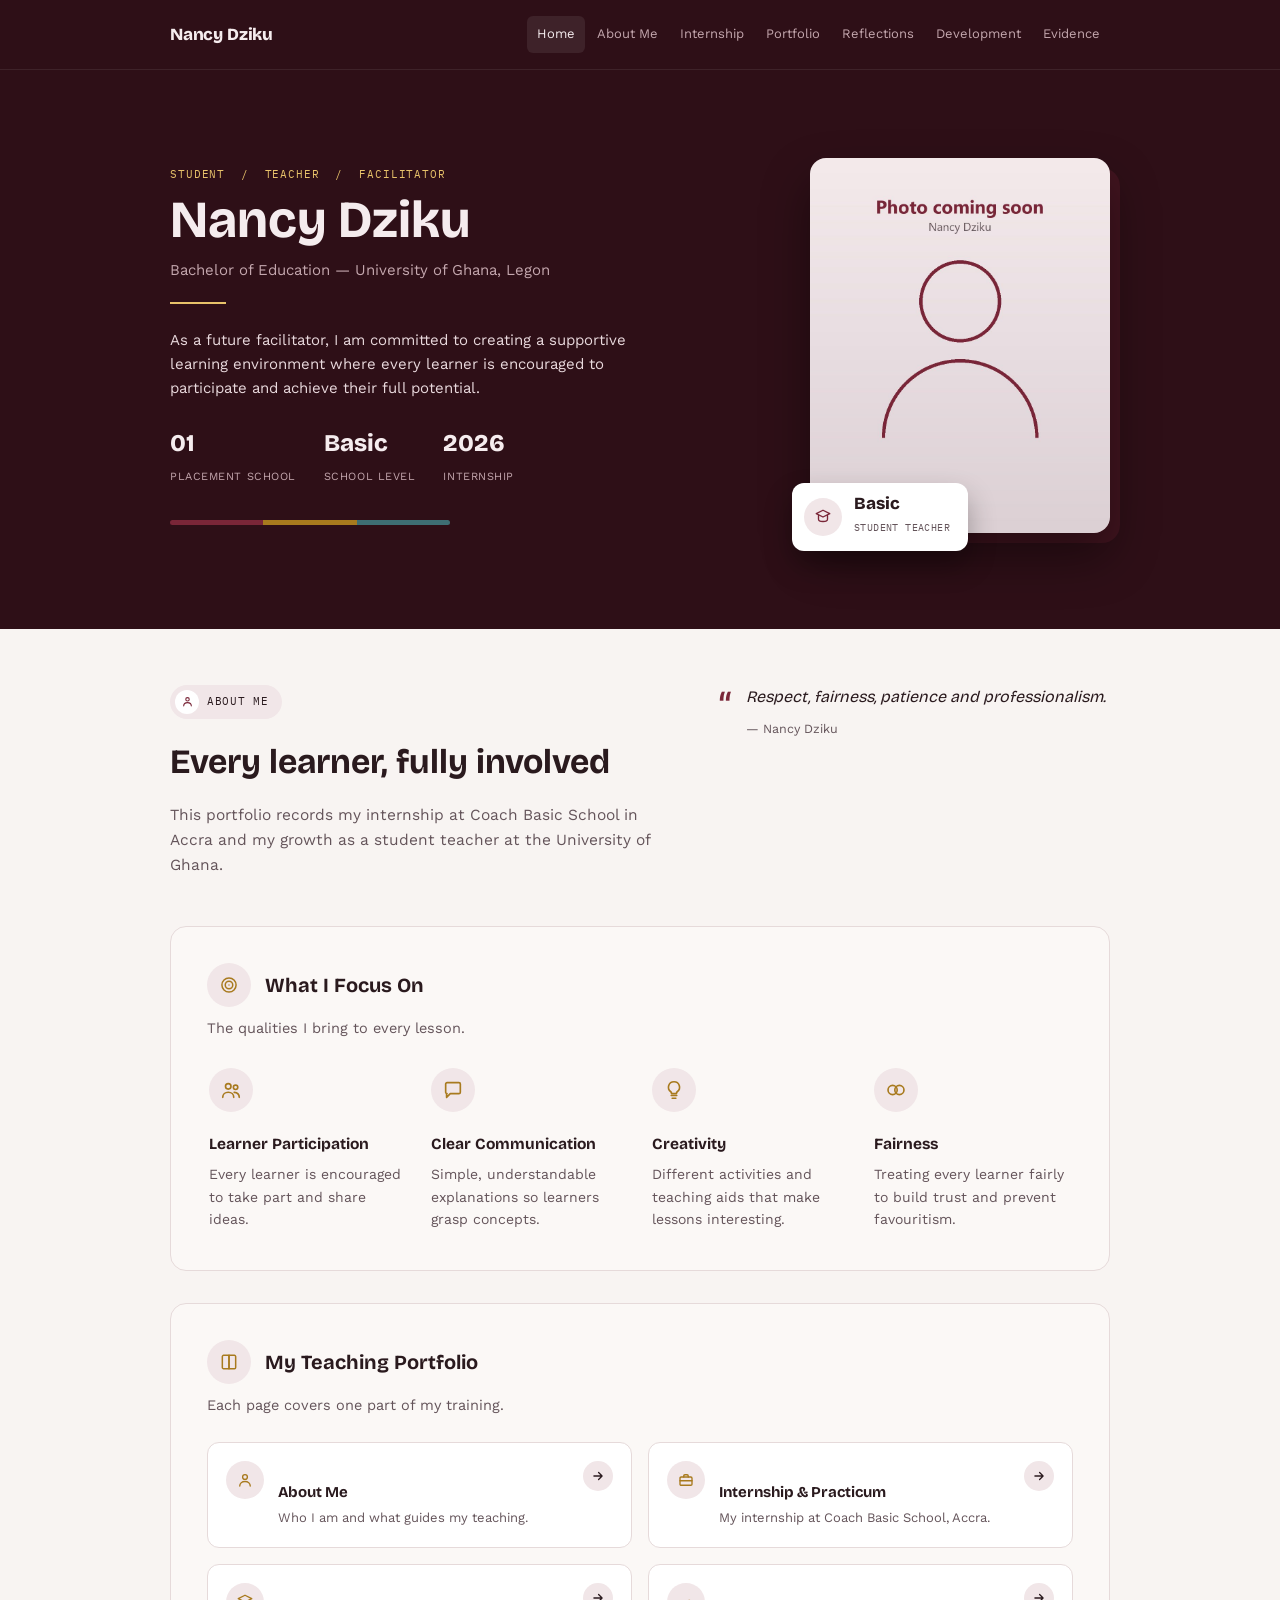
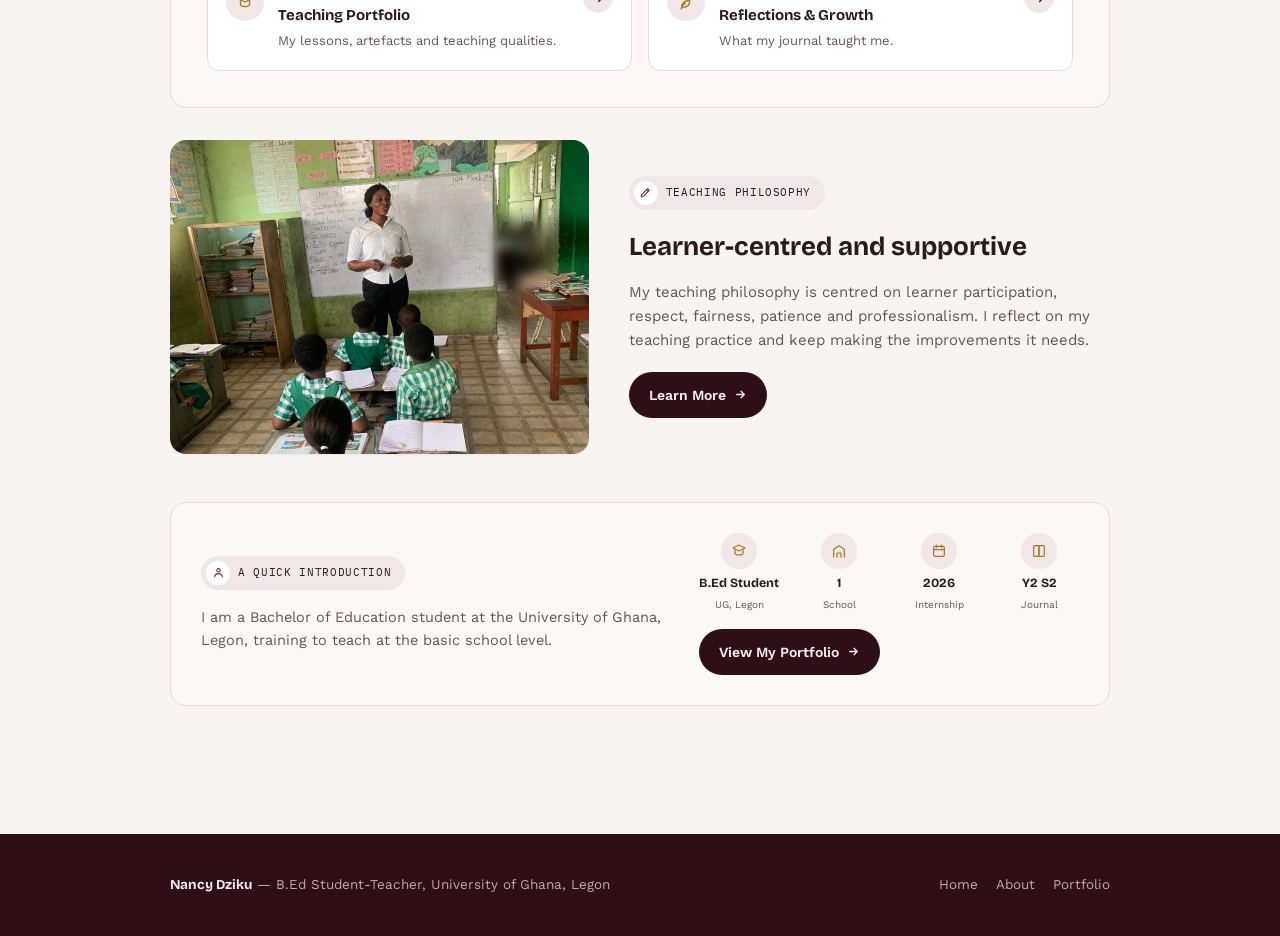
==== site/index.html @ c0284d1f "Build Nancy Dziku's teaching e-portfolio (Burgundy & Gold) Content from her Year 2 Sem 2 journal pag" ====
<!doctype html>
<html lang="en">
<head>
<meta charset="UTF-8">
<meta name="viewport" content="width=device-width, initial-scale=1">
<title>Nancy Dziku — Home</title>
<meta name="description" content="Teaching e-portfolio of Nancy Dziku, Bachelor of Education student-teacher at the University of Ghana, Legon.">
<link rel="stylesheet" href="https://fonts.googleapis.com/css2?family=Bricolage+Grotesque:opsz,wght@12..96,500;12..96,700;12..96,800&family=Work+Sans:wght@400;500;600;700&family=IBM+Plex+Mono:wght@500&display=swap">
<link rel="stylesheet" href="styles.css">
</head>
<body>

<header class="site">
  <div class="container nav-row">
    <a class="brand" href="index.html">Nancy Dziku</a>
    <button class="nav-toggle" id="navToggle" aria-expanded="false">Menu</button>
    <nav class="links" id="navLinks">
      <a href="index.html" class="active">Home</a>
      <a href="about.html">About Me</a>
      <a href="internship.html">Internship</a>
      <a href="portfolio.html">Portfolio</a>
      <a href="reflections.html">Reflections</a>
      <a href="development.html">Development</a>
      <a href="evidence.html">Evidence</a>
    </nav>
  </div>
</header>

<section class="hero" id="siteHero">
  <div class="container hero-grid">
    <div>
      <span class="eyebrow">Student &nbsp;/&nbsp; Teacher &nbsp;/&nbsp; Facilitator</span>
      <h1>Nancy Dziku</h1>
      <p class="role">Bachelor of Education — University of Ghana, Legon</p>
      <div class="divider-rule"></div>
      <p class="pitch">As a future facilitator, I am committed to creating a supportive learning environment where every learner is encouraged to participate and achieve their full potential.</p>
      <div class="stat-row">
        <div class="stat"><b>01</b><span>Placement School</span></div>
        <div class="stat"><b>Basic</b><span>School Level</span></div>
        <div class="stat"><b>2026</b><span>Internship</span></div>
      </div>
      <div class="accentbar"><div style="background:var(--gold)"></div><div style="background:var(--green)"></div><div style="background:var(--maroon)"></div></div>
    </div>
    <div class="hero-photo-wrap">
      <img class="hero-photo" src="assets/portrait.jpg" alt="Portrait of Nancy Dziku (photo coming soon)">
      <div class="hero-badge">
          <div class="badge-icon"><svg width="18" height="18" viewBox="0 0 24 24" fill="none" stroke="currentColor" stroke-width="1.8" stroke-linecap="round" stroke-linejoin="round"><path d="M12 3l9 4.5-9 4.5-9-4.5z"/><path d="M6 10v5c0 1.5 2.7 3 6 3s6-1.5 6-3v-5"/></svg></div>
          <div><b>Basic</b><span>Student Teacher</span></div>
        </div>
    </div>
  </div>
</section>

<main class="container home-page">
  <div class="page">

    <div class="block about-teaser-grid">
      <div>
        <div class="pill-eyebrow"><span class="pill-icon"><svg width="13" height="13" viewBox="0 0 24 24" fill="none" stroke="currentColor" stroke-width="2" stroke-linecap="round" stroke-linejoin="round"><circle cx="12" cy="8" r="3.2"/><path d="M5 20c0-3.5 3-6 7-6s7 2.5 7 6"/></svg></span>About Me</div>
        <h2 style="font-size:clamp(26px,4vw,34px);margin-bottom:14px;">Every learner, fully involved</h2>
        <p style="color:var(--ink-muted);font-size:15.5px;max-width:56ch;">This portfolio records my internship at Coach Basic School in Accra and my growth as a student teacher at the University of Ghana.</p>
      </div>
      <div class="testimonial">
          <span class="quote-mark">&ldquo;</span>
          <div>
            <blockquote>Respect, fairness, patience and professionalism.</blockquote>
            <cite>— Nancy Dziku</cite>
          </div>
        </div>
    </div>

    <div class="panel">
      <div class="panel-head">
        <div class="focus-icon"><svg width="20" height="20" viewBox="0 0 24 24" fill="none" stroke="currentColor" stroke-width="1.8" stroke-linecap="round" stroke-linejoin="round"><circle cx="12" cy="12" r="8.5"/><circle cx="12" cy="12" r="4.5"/><circle cx="12" cy="12" r=".8" fill="currentColor" stroke="none"/></svg></div>
        <h3>What I Focus On</h3>
      </div>
      <p class="panel-intro">The qualities I bring to every lesson.</p>
      <div class="focus-grid">
        <div class="focus-card">
          <div class="focus-icon"><svg width="22" height="22" viewBox="0 0 24 24" fill="none" stroke="currentColor" stroke-width="1.8" stroke-linecap="round" stroke-linejoin="round"><circle cx="9" cy="8" r="3"/><path d="M3 20c0-3.3 2.7-5.5 6-5.5s6 2.2 6 5.5"/><circle cx="17" cy="9" r="2.4"/><path d="M15.5 14.6c3 .2 5.5 2.1 5.5 5.4"/></svg></div>
          <h4>Learner Participation</h4>
          <p>Every learner is encouraged to take part and share ideas.</p>
        </div>
        <div class="focus-card">
          <div class="focus-icon"><svg width="22" height="22" viewBox="0 0 24 24" fill="none" stroke="currentColor" stroke-width="1.8" stroke-linecap="round" stroke-linejoin="round"><path d="M4 5.5A1.5 1.5 0 0 1 5.5 4h13A1.5 1.5 0 0 1 20 5.5v9A1.5 1.5 0 0 1 18.5 16H9l-4 4v-4H5.5A1.5 1.5 0 0 1 4 14.5z"/></svg></div>
          <h4>Clear Communication</h4>
          <p>Simple, understandable explanations so learners grasp concepts.</p>
        </div>
        <div class="focus-card">
          <div class="focus-icon"><svg width="22" height="22" viewBox="0 0 24 24" fill="none" stroke="currentColor" stroke-width="1.8" stroke-linecap="round" stroke-linejoin="round"><path d="M9 18h6M10 21h4"/><path d="M12 3a6 6 0 0 0-3.5 10.9c.5.4.8 1 .8 1.6v.5h5.4v-.5c0-.6.3-1.2.8-1.6A6 6 0 0 0 12 3z"/></svg></div>
          <h4>Creativity</h4>
          <p>Different activities and teaching aids that make lessons interesting.</p>
        </div>
        <div class="focus-card">
          <div class="focus-icon"><svg width="22" height="22" viewBox="0 0 24 24" fill="none" stroke="currentColor" stroke-width="1.8" stroke-linecap="round" stroke-linejoin="round"><circle cx="8.3" cy="12" r="5"/><circle cx="15.7" cy="12" r="5"/></svg></div>
          <h4>Fairness</h4>
          <p>Treating every learner fairly to build trust and prevent favouritism.</p>
        </div>
      </div>
    </div>

    <div class="panel">
      <div class="panel-head">
        <div class="focus-icon"><svg width="20" height="20" viewBox="0 0 24 24" fill="none" stroke="currentColor" stroke-width="1.8" stroke-linecap="round" stroke-linejoin="round"><path d="M4 5.5C4 4.7 4.7 4 5.5 4H12v16H5.5A1.5 1.5 0 0 1 4 18.5z"/><path d="M20 5.5c0-.8-.7-1.5-1.5-1.5H12v16h6.5a1.5 1.5 0 0 0 1.5-1.5z"/></svg></div>
        <h3>My Teaching Portfolio</h3>
      </div>
      <p class="panel-intro">Each page covers one part of my training.</p>
      <div class="link-grid">
        <a class="link-card" href="about.html">
          <div class="focus-icon"><svg width="18" height="18" viewBox="0 0 24 24" fill="none" stroke="currentColor" stroke-width="1.8" stroke-linecap="round" stroke-linejoin="round"><circle cx="12" cy="8" r="3.2"/><path d="M5 20c0-3.5 3-6 7-6s7 2.5 7 6"/></svg></div>
          <div class="link-body">
            <h4>About Me</h4>
            <p>Who I am and what guides my teaching.</p>
          </div>
          <div class="link-arrow"><svg width="14" height="14" viewBox="0 0 24 24" fill="none" stroke="currentColor" stroke-width="2.2" stroke-linecap="round" stroke-linejoin="round"><path d="M5 12h13M13 6l6 6-6 6"/></svg></div>
        </a>
        <a class="link-card" href="internship.html">
          <div class="focus-icon"><svg width="18" height="18" viewBox="0 0 24 24" fill="none" stroke="currentColor" stroke-width="1.8" stroke-linecap="round" stroke-linejoin="round"><rect x="4" y="8" width="16" height="11" rx="1.5"/><path d="M9 8V6.5A1.5 1.5 0 0 1 10.5 5h3A1.5 1.5 0 0 1 15 6.5V8"/><path d="M4 13h16"/></svg></div>
          <div class="link-body">
            <h4>Internship &amp; Practicum</h4>
            <p>My internship at Coach Basic School, Accra.</p>
          </div>
          <div class="link-arrow"><svg width="14" height="14" viewBox="0 0 24 24" fill="none" stroke="currentColor" stroke-width="2.2" stroke-linecap="round" stroke-linejoin="round"><path d="M5 12h13M13 6l6 6-6 6"/></svg></div>
        </a>
        <a class="link-card" href="portfolio.html">
          <div class="focus-icon"><svg width="18" height="18" viewBox="0 0 24 24" fill="none" stroke="currentColor" stroke-width="1.8" stroke-linecap="round" stroke-linejoin="round"><path d="M12 3l9 4.5-9 4.5-9-4.5z"/><path d="M6 10v5c0 1.5 2.7 3 6 3s6-1.5 6-3v-5"/></svg></div>
          <div class="link-body">
            <h4>Teaching Portfolio</h4>
            <p>My lessons, artefacts and teaching qualities.</p>
          </div>
          <div class="link-arrow"><svg width="14" height="14" viewBox="0 0 24 24" fill="none" stroke="currentColor" stroke-width="2.2" stroke-linecap="round" stroke-linejoin="round"><path d="M5 12h13M13 6l6 6-6 6"/></svg></div>
        </a>
        <a class="link-card" href="reflections.html">
          <div class="focus-icon"><svg width="18" height="18" viewBox="0 0 24 24" fill="none" stroke="currentColor" stroke-width="1.8" stroke-linecap="round" stroke-linejoin="round"><path d="M6 21c0-7 4-11 11-11 0 6-3 9-9 9"/><path d="M6 21c0-4 2-6 5-7"/></svg></div>
          <div class="link-body">
            <h4>Reflections &amp; Growth</h4>
            <p>What my journal taught me.</p>
          </div>
          <div class="link-arrow"><svg width="14" height="14" viewBox="0 0 24 24" fill="none" stroke="currentColor" stroke-width="2.2" stroke-linecap="round" stroke-linejoin="round"><path d="M5 12h13M13 6l6 6-6 6"/></svg></div>
        </a>
      </div>
    </div>

    <div class="block philosophy-split">
      <img class="philosophy-photo" style="object-position:center 35%;" src="assets/teaching.jpg" alt="Nancy Dziku teaching a lesson on the uses of some tools">
      <div>
        <div class="pill-eyebrow"><span class="pill-icon"><svg width="13" height="13" viewBox="0 0 24 24" fill="none" stroke="currentColor" stroke-width="2" stroke-linecap="round" stroke-linejoin="round"><path d="M4 20l1-4L16 5l3 3L8 19l-4 1z"/><path d="M14 7l3 3"/></svg></span>Teaching Philosophy</div>
        <h3 style="font-size:clamp(22px,3.2vw,26px);margin-bottom:12px;">Learner-centred and supportive</h3>
        <p style="color:var(--ink-muted);font-size:15px;max-width:52ch;margin-bottom:20px;">My teaching philosophy is centred on learner participation, respect, fairness, patience and professionalism. I reflect on my teaching practice and keep making the improvements it needs.</p>
        <a class="btn-dark" href="about.html">Learn More <svg width="13" height="13" viewBox="0 0 24 24" fill="none" stroke="currentColor" stroke-width="2.4" stroke-linecap="round" stroke-linejoin="round"><path d="M5 12h13M13 6l6 6-6 6"/></svg></a>
      </div>
    </div>

    <div class="block intro-bar">
      <div class="intro-text">
        <div class="pill-eyebrow"><span class="pill-icon"><svg width="13" height="13" viewBox="0 0 24 24" fill="none" stroke="currentColor" stroke-width="2" stroke-linecap="round" stroke-linejoin="round"><circle cx="12" cy="8" r="3.2"/><path d="M5 20c0-3.5 3-6 7-6s7 2.5 7 6"/></svg></span>A Quick Introduction</div>
        <p style="font-size:14.5px;color:var(--ink-muted);max-width:56ch;">I am a Bachelor of Education student at the University of Ghana, Legon, training to teach at the basic school level.</p>
      </div>
      <div class="intro-side">
        <div class="mini-stats">
          <div class="mini-stat">
            <div class="focus-icon"><svg width="16" height="16" viewBox="0 0 24 24" fill="none" stroke="currentColor" stroke-width="1.8" stroke-linecap="round" stroke-linejoin="round"><path d="M12 3l9 4.5-9 4.5-9-4.5z"/><path d="M6 10v5c0 1.5 2.7 3 6 3s6-1.5 6-3v-5"/></svg></div>
            <b>B.Ed Student</b><span>UG, Legon</span>
          </div>
          <div class="mini-stat">
            <div class="focus-icon"><svg width="16" height="16" viewBox="0 0 24 24" fill="none" stroke="currentColor" stroke-width="1.8" stroke-linecap="round" stroke-linejoin="round"><path d="M4 21V9.5L12 4l8 5.5V21"/><path d="M9 21v-6h6v6"/></svg></div>
            <b>1</b><span>School</span>
          </div>
          <div class="mini-stat">
            <div class="focus-icon"><svg width="16" height="16" viewBox="0 0 24 24" fill="none" stroke="currentColor" stroke-width="1.8" stroke-linecap="round" stroke-linejoin="round"><rect x="4" y="5" width="16" height="15" rx="2"/><path d="M4 10h16M8 3v4M16 3v4"/></svg></div>
            <b>2026</b><span>Internship</span>
          </div>
          <div class="mini-stat">
            <div class="focus-icon"><svg width="16" height="16" viewBox="0 0 24 24" fill="none" stroke="currentColor" stroke-width="1.8" stroke-linecap="round" stroke-linejoin="round"><path d="M4 5.5C4 4.7 4.7 4 5.5 4H12v16H5.5A1.5 1.5 0 0 1 4 18.5z"/><path d="M20 5.5c0-.8-.7-1.5-1.5-1.5H12v16h6.5a1.5 1.5 0 0 0 1.5-1.5z"/></svg></div>
            <b>Y2 S2</b><span>Journal</span>
          </div>
        </div>
        <a class="btn-dark" href="portfolio.html">View My Portfolio <svg width="13" height="13" viewBox="0 0 24 24" fill="none" stroke="currentColor" stroke-width="2.4" stroke-linecap="round" stroke-linejoin="round"><path d="M5 12h13M13 6l6 6-6 6"/></svg></a>
      </div>
    </div>
  </div>
</main>

<footer class="site">
  <div class="container">
    <div><strong>Nancy Dziku</strong> — B.Ed Student-Teacher, University of Ghana, Legon</div>
    <div class="foot-links">
      <a href="index.html">Home</a>
      <a href="about.html">About</a>
      <a href="portfolio.html">Portfolio</a>
    </div>
  </div>
</footer>

<script>
(function(){
  var navToggle = document.getElementById("navToggle");
  var navEl = document.getElementById("navLinks");
  navToggle.addEventListener("click", function(){
    var open = navEl.classList.toggle("open");
    navToggle.setAttribute("aria-expanded", open ? "true" : "false");
  });
})();
</script>
</body>
</html>
---- site/styles.css ----
:root{
  --bg:#F8F4F2;
  --surface:#FFFFFF;
  --surface-2:#FBF8F6;
  --ink:#2A1A1E;
  --ink-muted:#64545A;
  --border:#E6DADA;
  --gold:#7A2638;
  --green:#A87A1E;
  --maroon:#3E6E73;
  --header-bg:#2E0F17;
  --header-text:#F5ECEE;
  --header-text-muted:#C4A7AE;
  --chip-bg:#F1E6E8;
  --shadow: 0 1px 2px rgba(20,18,10,.06);
  --font-display: "Bricolage Grotesque", system-ui, sans-serif;
  --font-body: "Work Sans", system-ui, sans-serif;
  --font-mono: "IBM Plex Mono", monospace;
}
@media (prefers-color-scheme: dark){
  :root:not([data-theme="light"]){
    --bg:#170B0F;
    --surface:#22121A;
    --surface-2:#2A1720;
    --ink:#F3E9EC;
    --ink-muted:#BFA9B0;
    --border:#3D2630;
    --gold:#E07A8F;
    --green:#E2B65A;
    --maroon:#7FB3B8;
    --header-bg:#10070A;
    --header-text:#F3E9EC;
    --header-text-muted:#A88E96;
    --chip-bg:#2E1A23;
    --shadow: 0 1px 2px rgba(0,0,0,.4);
  }
}
:root[data-theme="dark"]{
  --bg:#170B0F;
  --surface:#22121A;
  --surface-2:#2A1720;
  --ink:#F3E9EC;
  --ink-muted:#BFA9B0;
  --border:#3D2630;
  --gold:#E07A8F;
  --green:#E2B65A;
  --maroon:#7FB3B8;
  --header-bg:#10070A;
  --header-text:#F3E9EC;
  --header-text-muted:#A88E96;
  --chip-bg:#2E1A23;
  --shadow: 0 1px 2px rgba(0,0,0,.4);
}
*{box-sizing:border-box;}
html{scroll-behavior:smooth;}
body{
  margin:0;
  background:var(--bg);
  color:var(--ink);
  font-family:var(--font-body);
  line-height:1.6;
}
img{max-width:100%;}
a{color:inherit;}
[hidden]{display:none!important;}
.container{max-width:980px;margin:0 auto;padding-inline:20px;}
h1,h2,h3{font-family:var(--font-display);font-weight:700;text-wrap:balance;margin:0;}
p{margin:0;}
.eyebrow{
  font-family:var(--font-mono);
  font-size:11px;
  letter-spacing:.08em;
  text-transform:uppercase;
}

/* header */
header.site{
  background:var(--header-bg);
  color:var(--header-text);
  position:sticky;
  top:0;
  z-index:20;
  border-bottom:1px solid rgba(255,255,255,.08);
}
.nav-row{
  display:flex;
  align-items:center;
  justify-content:space-between;
  padding-block:16px;
  gap:16px;
}
.brand{
  font-family:var(--font-display);
  font-weight:800;
  font-size:17px;
  letter-spacing:-.01em;
  text-decoration:none;
  color:var(--header-text);
  white-space:nowrap;
}
nav.links{display:flex;gap:2px;flex-wrap:nowrap;}
nav.links a{
  font-size:13px;
  text-decoration:none;
  color:var(--header-text-muted);
  padding:8px 10px;
  border-radius:6px;
  white-space:nowrap;
  transition:color .15s, background .15s;
}
nav.links a:hover{color:var(--header-text);}
nav.links a.active{color:var(--header-text);background:rgba(255,255,255,.08);}
.nav-toggle{
  display:none;
  background:none;
  border:1px solid rgba(255,255,255,.2);
  color:var(--header-text);
  border-radius:6px;
  padding:8px 10px;
  font-size:13px;
  font-family:var(--font-mono);
}
@media (max-width:900px){
  nav.links{
    display:none;
    width:100%;
    flex-direction:column;
    flex-wrap:wrap;
    gap:2px;
    padding-bottom:14px;
  }
  nav.links a{white-space:normal;}
  nav.links.open{display:flex;}
  .nav-toggle{display:block;}
  .nav-row{flex-wrap:wrap;}
}

/* hero */
.hero{
  background:var(--header-bg);
  color:var(--header-text);
  padding-block:clamp(48px,8vw,88px) clamp(56px,9vw,96px);
  overflow:clip;
}
.hero-grid{
  display:grid;
  grid-template-columns:1.15fr auto;
  gap:clamp(32px,6vw,64px);
  align-items:center;
}
@media (max-width:700px){.hero-grid{grid-template-columns:1fr;}.hero-photo-wrap{order:-1;margin-inline:auto;}}
.hero-photo-wrap{
  position:relative;
  width:min(300px,72vw);
  flex-shrink:0;
}
.hero-photo-wrap::before{
  content:"";
  position:absolute;
  inset:10px -10px -10px 10px;
  background:color-mix(in srgb, var(--gold) 25%, transparent);
  border-radius:18px;
  z-index:0;
}
.hero-photo{
  position:relative;
  z-index:1;
  display:block;
  width:100%;
  aspect-ratio:4/5;
  object-fit:cover;
  object-position:top center;
  border-radius:16px;
  box-shadow:0 24px 48px rgba(0,0,0,.4);
}
.hero-badge{
  position:absolute;
  z-index:2;
  left:-18px;
  bottom:-18px;
  display:flex;
  align-items:center;
  gap:12px;
  background:var(--surface);
  color:var(--ink);
  padding:12px 18px 12px 12px;
  border-radius:12px;
  box-shadow:0 14px 28px rgba(0,0,0,.3);
  max-width:210px;
}
.hero-badge .badge-icon{
  width:38px;height:38px;border-radius:50%;flex-shrink:0;
  background:var(--chip-bg);color:var(--gold);
  display:flex;align-items:center;justify-content:center;
}
.hero-badge b{display:block;font-family:var(--font-display);font-size:17px;font-weight:800;line-height:1.1;}
.hero-badge span{font-size:10px;font-family:var(--font-mono);text-transform:uppercase;letter-spacing:.04em;color:var(--ink-muted);}
.hero .eyebrow{color:#E8C26A;margin-bottom:10px;display:block;}
.hero h1{font-size:clamp(32px,5.5vw,52px);line-height:1.05;margin-bottom:10px;}
.hero .role{font-size:15px;color:var(--header-text-muted);margin-bottom:20px;}
.hero .pitch{max-width:56ch;font-size:15px;color:#E9D9DD;margin-bottom:24px;}
.divider-rule{height:2px;width:56px;background:#E8C26A;margin-bottom:24px;}
.stat-row{display:flex;gap:28px;flex-wrap:wrap;}
.stat b{display:block;font-family:var(--font-display);font-size:24px;font-weight:800;}
.stat span{font-size:11px;color:var(--header-text-muted);text-transform:uppercase;letter-spacing:.05em;}
.accentbar{display:flex;height:5px;margin-top:32px;border-radius:3px;overflow:hidden;max-width:280px;}
.accentbar div{flex:1;}

/* page body */
main{padding-block:56px 80px;}
.page-head{margin-bottom:40px;max-width:70ch;}
.page-head .eyebrow{color:var(--gold);margin-bottom:10px;display:block;}
.page-head h2{font-size:clamp(26px,4vw,34px);margin-bottom:12px;}
.page-head p{color:var(--ink-muted);font-size:15.5px;}

.block{margin-bottom:48px;}
.block h3{font-size:19px;margin-bottom:14px;}
.block .body-text{max-width:68ch;color:var(--ink);font-size:15.5px;}
.block .body-text + .body-text{margin-top:14px;}
.pull{
  border-left:3px solid var(--gold);
  padding:2px 0 2px 20px;
  margin:20px 0;
  max-width:60ch;
  font-family:var(--font-display);
  font-weight:500;
  font-size:19px;
  line-height:1.45;
  color:var(--ink);
}

.two-col{display:grid;grid-template-columns:1fr 1fr;gap:32px;}
@media (max-width:700px){.two-col{grid-template-columns:1fr;}}
.card{
  background:var(--surface);
  border:1px solid var(--border);
  border-radius:10px;
  padding:22px 24px;
  box-shadow:var(--shadow);
}
.card h4{font-family:var(--font-display);font-size:16px;margin:0 0 8px;font-weight:700;}
.card p{font-size:14.5px;color:var(--ink-muted);}

ul.plain{margin:0;padding:0;list-style:none;display:flex;flex-direction:column;gap:10px;}
ul.plain li{
  font-size:15px;
  padding-left:20px;
  position:relative;
}
ul.plain li::before{
  content:"";
  position:absolute;left:0;top:9px;
  width:6px;height:6px;border-radius:50%;
  background:var(--green);
}

.chip-row{display:flex;flex-wrap:wrap;gap:8px;}
.chip{
  font-family:var(--font-mono);
  font-size:12px;
  background:var(--chip-bg);
  border:1px solid var(--border);
  padding:6px 12px;
  border-radius:20px;
  color:var(--ink);
}

.grid-cards{display:grid;grid-template-columns:repeat(auto-fill,minmax(220px,1fr));gap:18px;}

.focus-grid{display:grid;grid-template-columns:repeat(auto-fit,minmax(200px,1fr));gap:20px;}
.focus-card{padding:4px 2px;}
.focus-icon{
  width:44px;height:44px;
  border-radius:50%;
  background:var(--chip-bg);
  display:flex;align-items:center;justify-content:center;
  margin-bottom:16px;
  color:var(--green);
}
.focus-card h4{font-family:var(--font-display);font-size:15.5px;margin-bottom:6px;}
.focus-card p{font-size:14px;color:var(--ink-muted);}

/* home redesign */
.home-page{--ink-muted:#64545A;}
@media (prefers-color-scheme: dark){:root:not([data-theme="light"]) .home-page{--ink-muted:#BFA9B0;}}
:root[data-theme="dark"] .home-page{--ink-muted:#BFA9B0;}
.pill-eyebrow{
  display:inline-flex;align-items:center;gap:8px;
  background:var(--chip-bg);
  border-radius:20px;
  padding:5px 14px 5px 5px;
  font-family:var(--font-mono);
  font-size:11px;letter-spacing:.06em;text-transform:uppercase;
  color:var(--ink);
  margin-bottom:16px;
}
.pill-eyebrow .pill-icon{
  width:24px;height:24px;border-radius:50%;
  background:var(--surface);
  display:flex;align-items:center;justify-content:center;
  color:var(--gold);
}
.panel{
  background:var(--surface-2);
  border:1px solid var(--border);
  border-radius:16px;
  padding:clamp(24px,4vw,36px);
  margin-bottom:32px;
}
.panel-head{display:flex;align-items:center;gap:14px;margin-bottom:10px;}
.panel-head .focus-icon{margin-bottom:0;flex-shrink:0;}
.panel-head h3{font-size:20px;}
.panel-intro{color:var(--ink-muted);font-size:14.5px;max-width:64ch;margin-bottom:24px;}
.testimonial{display:flex;gap:14px;align-items:flex-start;}
.testimonial .quote-mark{font-family:var(--font-display);font-size:42px;color:var(--gold);line-height:.6;flex-shrink:0;margin-top:10px;}
.testimonial blockquote{margin:0;font-family:var(--font-display);font-style:italic;font-size:16px;line-height:1.5;color:var(--ink);}
.testimonial cite{display:block;margin-top:10px;font-style:normal;font-size:12.5px;color:var(--ink-muted);}
.about-teaser-grid{display:grid;grid-template-columns:1.3fr 1fr;gap:40px;align-items:start;}
@media (max-width:760px){.about-teaser-grid{grid-template-columns:1fr;}}
.link-grid{display:grid;grid-template-columns:1fr 1fr;gap:16px;}
@media (max-width:700px){.link-grid{grid-template-columns:1fr;}}
.link-card{
  display:flex;align-items:flex-start;gap:14px;
  background:var(--surface);border:1px solid var(--border);border-radius:12px;
  padding:18px;text-decoration:none;color:inherit;
  transition:border-color .15s;
}
.link-card:hover{border-color:var(--gold);}
.link-card .focus-icon{margin-bottom:0;flex-shrink:0;width:38px;height:38px;}
.link-card .link-body{flex:1;}
.link-card .link-body h4{font-family:var(--font-display);font-size:15px;margin-bottom:4px;font-weight:700;}
.link-card .link-body p{font-size:13px;color:var(--ink-muted);}
.link-card .link-arrow{
  width:30px;height:30px;border-radius:50%;background:var(--chip-bg);
  display:flex;align-items:center;justify-content:center;color:var(--ink);flex-shrink:0;
}
.philosophy-split{display:grid;grid-template-columns:1fr 1.15fr;gap:40px;align-items:center;}
@media (max-width:700px){.philosophy-split{grid-template-columns:1fr;}}
.philosophy-photo{width:100%;aspect-ratio:4/3;object-fit:cover;border-radius:16px;box-shadow:var(--shadow);display:block;}
.philosophy-photo.is-placeholder{
  display:flex;align-items:center;justify-content:center;flex-direction:column;gap:8px;
  background:var(--chip-bg);color:var(--ink-muted);font-family:var(--font-mono);font-size:11px;text-transform:uppercase;letter-spacing:.05em;text-align:center;padding:20px;
}
.btn-dark{
  display:inline-flex;align-items:center;gap:8px;
  background:var(--header-bg);color:var(--header-text);
  font-family:var(--font-body);font-weight:600;font-size:14px;
  padding:12px 20px;border-radius:24px;text-decoration:none;
  transition:opacity .15s;
}
.btn-dark:hover{opacity:.85;}
.intro-bar{
  display:flex;flex-wrap:wrap;gap:28px;align-items:center;justify-content:space-between;
  background:var(--surface-2);border:1px solid var(--border);border-radius:16px;
  padding:clamp(22px,4vw,30px);
}
.intro-bar .intro-text{flex:2;min-width:260px;}
.intro-bar .intro-side{display:flex;flex-direction:column;gap:16px;align-items:flex-start;}
.mini-stats{display:flex;gap:20px;flex-wrap:wrap;}
.mini-stat{display:flex;flex-direction:column;align-items:center;gap:6px;text-align:center;width:80px;}
.mini-stat .focus-icon{width:36px;height:36px;margin-bottom:0;}
.mini-stat b{font-family:var(--font-display);font-size:12.5px;font-weight:700;line-height:1.25;}
.mini-stat span{font-size:10px;color:var(--ink-muted);}
.tagline-script{
  font-family:"Caveat",cursive;
  font-weight:700;
  font-size:clamp(22px,3vw,28px);
  color:var(--gold);
  line-height:1.1;
  margin-top:18px;
}
.signature{
  font-family:"Caveat",cursive;
  font-weight:700;
  font-size:26px;
  color:var(--gold);
  margin-top:16px;
}
.photo-ticks{position:absolute;top:-10px;right:-30px;color:var(--gold);opacity:.85;}

.stat-trio{display:flex;}
.stat-trio-item{flex:1;display:flex;flex-direction:column;align-items:center;gap:8px;text-align:center;padding:0 12px;border-right:1px solid var(--border);}
.stat-trio-item:last-child{border-right:none;}
.stat-trio-item .focus-icon{margin-bottom:0;}
.stat-trio-item b{font-family:var(--font-display);font-size:16px;font-weight:700;}
.stat-trio-item span{font-size:11.5px;color:var(--ink-muted);}

.skill-grid{display:grid;grid-template-columns:1fr 1fr;gap:10px;}
@media (max-width:500px){.skill-grid{grid-template-columns:1fr;}}
.skill-chip{display:inline-flex;align-items:center;gap:10px;background:var(--chip-bg);border-radius:24px;padding:6px 16px 6px 6px;font-size:13.5px;}
.skill-chip .chip-ico{width:26px;height:26px;border-radius:50%;background:var(--surface);display:flex;align-items:center;justify-content:center;color:var(--gold);flex-shrink:0;}

.edu-row{display:flex;flex-wrap:wrap;gap:32px;align-items:center;}
.edu-row .edu-info{display:flex;gap:14px;align-items:flex-start;flex:1;min-width:220px;}
.edu-row .edu-info .focus-icon{width:48px;height:48px;flex-shrink:0;margin-bottom:0;}
.edu-row .edu-info h4{font-family:var(--font-display);font-size:16px;margin-bottom:4px;}
.edu-row .edu-info p{font-size:13.5px;color:var(--ink-muted);line-height:1.5;}
.edu-row .testimonial{flex:1.2;min-width:240px;border-left:1px solid var(--border);padding-left:28px;}
@media (max-width:640px){.edu-row .testimonial{border-left:none;padding-left:0;}}

.page-head-split{display:flex;flex-wrap:wrap;justify-content:space-between;align-items:center;gap:24px;margin-bottom:40px;}
.page-head-split .head-text{flex:1;min-width:260px;}
.page-head-split .head-text h2{font-size:clamp(28px,4.4vw,38px);margin:12px 0 14px;}
.page-head-split .head-text p{color:var(--ink-muted);font-size:15px;max-width:60ch;}
.icon-blob{
  position:relative;
  background:var(--chip-bg);
  border-radius:42% 58% 63% 37% / 41% 44% 56% 59%;
  width:150px;height:130px;
  flex-shrink:0;
  display:flex;align-items:center;justify-content:center;
  color:var(--ink);
}

.profile-card{display:grid;grid-template-columns:1fr 1fr;gap:32px;align-items:stretch;background:var(--surface-2);border:1px solid var(--border);border-radius:16px;padding:clamp(22px,4vw,30px);margin-bottom:32px;}
@media (max-width:700px){.profile-card{grid-template-columns:1fr;}}
.profile-card h3{font-size:20px;margin:10px 0 2px;}
.profile-card .profile-sub{font-size:13.5px;color:var(--ink-muted);}
.profile-list{display:flex;flex-direction:column;gap:14px;margin-top:18px;padding-top:18px;border-top:1px solid var(--border);}
.profile-list .info-row{display:flex;align-items:center;gap:12px;}
.profile-list .info-row .focus-icon{width:32px;height:32px;margin-bottom:0;flex-shrink:0;}
.profile-list .info-row .label{font-size:10.5px;color:var(--ink-muted);text-transform:uppercase;letter-spacing:.04em;display:block;}
.profile-list .info-row .value{font-size:14px;font-weight:600;}
.photo-quote{position:relative;border-radius:14px;overflow:hidden;min-height:220px;}
.photo-quote img{width:100%;height:100%;object-fit:cover;display:block;}
.photo-quote.is-placeholder{
  background:var(--chip-bg);display:flex;flex-direction:column;align-items:center;justify-content:center;gap:8px;
  color:var(--ink-muted);font-family:var(--font-mono);font-size:11px;text-transform:uppercase;letter-spacing:.05em;text-align:center;padding:20px;
}
.photo-quote .quote-overlay{
  position:absolute;left:0;right:0;bottom:0;
  background:linear-gradient(0deg, rgba(8,18,26,.88), rgba(8,18,26,0));
  padding:28px 18px 16px;
  color:#EEF3F6;
  font-family:var(--font-display);font-style:italic;font-size:13.5px;line-height:1.5;
}

.page-photo-hero{display:grid;grid-template-columns:1fr 300px;gap:40px;align-items:center;margin-bottom:40px;}
@media (max-width:760px){.page-photo-hero{grid-template-columns:1fr;}.page-photo-hero .photo-col{order:-1;margin-inline:auto;}}
.page-photo-hero .photo-col{position:relative;width:100%;max-width:300px;}
.page-hero-photo{width:100%;aspect-ratio:4/5;object-fit:cover;object-position:top center;border-radius:16px;box-shadow:var(--shadow);display:block;}
.page-hero-photo.is-placeholder{display:flex;flex-direction:column;align-items:center;justify-content:center;gap:8px;background:var(--chip-bg);color:var(--ink-muted);font-family:var(--font-mono);font-size:11px;text-transform:uppercase;letter-spacing:.05em;text-align:center;padding:20px;}

.panel-with-photo{display:flex;flex-wrap:wrap;gap:28px;align-items:flex-start;}
.panel-with-photo .panel-main{flex:2;min-width:260px;}
.panel-with-photo .panel-photo{flex:1;min-width:160px;max-width:220px;border-radius:14px;overflow:hidden;aspect-ratio:4/3;box-shadow:var(--shadow);}
.panel-with-photo .panel-photo img{width:100%;height:100%;object-fit:cover;display:block;}

.evidence-grid{display:grid;grid-template-columns:repeat(auto-fit,minmax(150px,1fr));gap:16px;}
.video-feature{display:flex;flex-wrap:wrap;gap:28px;align-items:center;}
.video-feature video{flex:3;min-width:260px;width:100%;aspect-ratio:16/9;border-radius:14px;background:#000;box-shadow:var(--shadow);display:block;}
.video-feature .video-caption{flex:2;min-width:220px;}
.video-feature .evidence-tag{display:block;font-family:var(--font-mono);font-size:11px;text-transform:uppercase;letter-spacing:.05em;color:var(--ink-muted);margin-bottom:10px;}

.evidence-card{background:var(--surface);border:1px solid var(--border);border-radius:12px;overflow:hidden;box-shadow:var(--shadow);}
.evidence-card .evidence-photo{width:100%;aspect-ratio:4/3;object-fit:cover;display:block;}
.evidence-card .evidence-photo.is-placeholder{
  display:flex;flex-direction:column;align-items:center;justify-content:center;gap:6px;
  background:var(--chip-bg);color:var(--ink-muted);font-family:var(--font-mono);font-size:10px;text-transform:uppercase;letter-spacing:.05em;text-align:center;padding:14px;
}
.evidence-card .evidence-body{padding:14px 16px;}
.evidence-card .evidence-body h4{font-family:var(--font-display);font-size:14.5px;margin-bottom:2px;}
.evidence-card .evidence-body .evidence-tag{font-size:12px;color:var(--ink-muted);margin-bottom:12px;display:block;}
.evidence-card .evidence-view{
  display:inline-flex;align-items:center;justify-content:center;gap:6px;width:100%;
  background:var(--chip-bg);color:var(--ink);font-size:12.5px;font-weight:600;
  padding:8px;border-radius:8px;text-decoration:none;box-sizing:border-box;
}

.toolkit-cloud{position:relative;background:var(--chip-bg);border-radius:12px;padding:20px 22px 60px;}
.toolkit-cloud .tagline-script{position:absolute;right:22px;bottom:14px;margin-top:0;text-align:right;}

.growth-split{display:grid;grid-template-columns:1.3fr 1fr;gap:28px;align-items:stretch;}
@media (max-width:760px){.growth-split{grid-template-columns:1fr;}}
.growth-photo{width:100%;height:100%;min-height:220px;object-fit:cover;border-radius:14px;box-shadow:var(--shadow);display:block;}
.growth-photo.is-placeholder{display:flex;flex-direction:column;align-items:center;justify-content:center;gap:8px;background:var(--chip-bg);color:var(--ink-muted);font-family:var(--font-mono);font-size:11px;text-transform:uppercase;letter-spacing:.05em;text-align:center;padding:20px;}
.quote-box{background:var(--chip-bg);border-radius:10px;padding:18px 20px;margin-top:18px;}
.quote-box p{font-family:var(--font-display);font-style:italic;font-size:14.5px;line-height:1.5;color:var(--ink);margin-bottom:8px;}
.quote-box span{font-size:12px;color:var(--ink-muted);}

.icon-pastel-1{background:color-mix(in srgb, var(--green) 20%, var(--surface));color:var(--green);}
.icon-pastel-2{background:color-mix(in srgb, var(--gold) 22%, var(--surface));color:var(--gold);}
.icon-pastel-3{background:color-mix(in srgb, var(--maroon) 20%, var(--surface));color:var(--maroon);}

.reflect-hero-side{display:flex;align-items:center;gap:16px;}
.reflect-quote{font-family:"Caveat",cursive;font-weight:700;font-size:21px;color:var(--gold);line-height:1.25;text-align:center;max-width:150px;transform:rotate(-4deg);flex-shrink:0;}

.journal-card{background:var(--surface);border:1px solid var(--border);border-radius:12px;padding:18px;}
.week-badge{display:inline-block;font-family:var(--font-mono);font-size:10px;font-weight:700;text-transform:uppercase;letter-spacing:.04em;padding:4px 10px;border-radius:20px;margin-bottom:12px;}
.journal-card h4{font-family:var(--font-display);font-size:15px;margin-bottom:8px;}
.journal-card p{font-size:13.5px;color:var(--ink-muted);margin-bottom:14px;}
.journal-date{display:flex;align-items:center;gap:6px;font-size:11.5px;color:var(--ink-muted);}

.flanked-quote{display:flex;align-items:center;gap:24px;}
.flanked-quote .leaf-deco{color:var(--gold);opacity:.8;flex-shrink:0;}
.flanked-quote .blob-deco{
  width:70px;height:70px;flex-shrink:0;position:relative;
  background:var(--chip-bg);border-radius:42% 58% 63% 37% / 41% 44% 56% 59%;
}
.flanked-quote .blob-deco .photo-ticks{top:-10px;right:-16px;}
@media (max-width:600px){.flanked-quote{flex-wrap:wrap;justify-content:center;}}

.numbered-list{display:flex;flex-direction:column;gap:20px;}
.numbered-item{display:flex;gap:16px;align-items:flex-start;}
.numbered-item .num-badge{width:40px;height:40px;border-radius:50%;background:var(--chip-bg);display:flex;align-items:center;justify-content:center;font-family:var(--font-display);font-weight:700;font-size:14px;color:var(--gold);flex-shrink:0;}
.numbered-item h4{font-family:var(--font-display);font-size:15px;margin-bottom:4px;}
.numbered-item p{font-size:13.5px;color:var(--ink-muted);}

.progress-list{display:flex;flex-direction:column;gap:14px;}
.progress-item{display:flex;gap:14px;align-items:flex-start;background:var(--surface);border:1px solid var(--border);border-radius:10px;padding:14px 16px;}
.progress-item .focus-icon{width:40px;height:40px;flex-shrink:0;margin-bottom:0;}
.progress-item .progress-body{flex:1;display:flex;justify-content:space-between;gap:12px;align-items:flex-start;flex-wrap:wrap;}
.progress-item .progress-text h4{font-family:var(--font-display);font-size:14.5px;margin-bottom:4px;}
.progress-item .progress-text p{font-size:13px;color:var(--ink-muted);}
.status-pill{display:inline-block;font-size:11px;font-weight:700;padding:5px 12px;border-radius:16px;white-space:nowrap;flex-shrink:0;}
.status-pill.in-progress{background:color-mix(in srgb, var(--gold) 25%, var(--surface));color:var(--gold);}
.status-pill.completed{background:color-mix(in srgb, var(--green) 25%, var(--surface));color:var(--green);}

.growth-mindset{background:var(--chip-bg);}
.growth-mindset blockquote{font-family:var(--font-display);font-style:italic;font-size:15px;line-height:1.55;color:var(--ink);max-width:52ch;}

.foundation-card{display:flex;gap:16px;align-items:flex-start;background:var(--surface);border:1px solid var(--border);border-radius:12px;padding:20px;}
.foundation-card .focus-icon{width:46px;height:46px;flex-shrink:0;margin-bottom:0;}
.foundation-card h4{font-family:var(--font-display);font-size:15.5px;margin-bottom:3px;}
.foundation-card .foundation-sub{font-size:13px;color:var(--ink-muted);margin-bottom:10px;}
.foundation-card p{font-size:13.5px;color:var(--ink-muted);line-height:1.5;}

.about-split{display:grid;grid-template-columns:260px 1fr;gap:40px;align-items:start;margin-bottom:52px;}
@media (max-width:700px){.about-split{grid-template-columns:1fr;}}
.about-photo{width:100%;aspect-ratio:4/5;object-fit:cover;object-position:top center;border-radius:14px;box-shadow:var(--shadow);display:block;}
.about-greet h3{font-family:var(--font-display);font-weight:700;font-size:clamp(24px,3.4vw,30px);margin-bottom:12px;}
.about-connect{margin-top:16px;}
.about-connect .connect-label{font-family:var(--font-mono);font-size:11px;text-transform:uppercase;letter-spacing:.05em;color:var(--gold);margin-bottom:6px;display:block;}

.info-grid{display:grid;grid-template-columns:repeat(auto-fit,minmax(190px,1fr));gap:14px;}
.info-item{display:flex;gap:12px;align-items:flex-start;background:var(--surface);border:1px solid var(--border);border-radius:10px;padding:14px 16px;box-shadow:var(--shadow);}
.info-item .info-icon{width:36px;height:36px;border-radius:50%;background:var(--chip-bg);display:flex;align-items:center;justify-content:center;color:var(--green);flex-shrink:0;}
.info-item .info-label{font-family:var(--font-mono);font-size:10.5px;text-transform:uppercase;letter-spacing:.05em;color:var(--ink-muted);display:block;margin-bottom:3px;}
.info-item .info-value{font-size:14px;font-weight:600;line-height:1.3;}

.icon-card-head{display:flex;align-items:center;gap:10px;margin-bottom:14px;}
.icon-card-head .focus-icon{margin-bottom:0;}
.icon-card-head h4{margin:0;font-family:var(--font-display);font-size:16px;font-weight:700;}

ul.check-list{margin:0;padding:0;list-style:none;display:flex;flex-direction:column;gap:10px;}
ul.check-list li{font-size:14.5px;padding-left:26px;position:relative;}
ul.check-list li::before{content:"✓";position:absolute;left:0;top:0;color:var(--green);font-weight:700;font-size:13px;}

.cta-card{
  display:flex;flex-wrap:wrap;gap:18px;align-items:center;justify-content:space-between;
  background:var(--surface);border:1px solid var(--border);border-radius:12px;
  padding:24px 28px;box-shadow:var(--shadow);
}
.cta-card .cta-text h4{font-family:var(--font-display);font-size:16.5px;margin-bottom:6px;}
.cta-card .cta-text p{font-size:13.5px;color:var(--ink-muted);max-width:46ch;}
.cta-btn{
  display:inline-flex;align-items:center;gap:6px;
  background:var(--gold);color:var(--header-bg);
  font-family:var(--font-mono);font-size:12px;text-transform:uppercase;letter-spacing:.04em;font-weight:700;
  padding:11px 18px;border-radius:8px;text-decoration:none;white-space:nowrap;
  transition:opacity .15s;
}
.cta-btn:hover{opacity:.85;}

/* placeholder / gap card */
.gap{
  border:1.5px dashed var(--border);
  border-radius:10px;
  padding:20px 22px;
  background:var(--surface-2);
}
.gap .gap-label{
  font-family:var(--font-mono);
  font-size:11px;
  letter-spacing:.05em;
  text-transform:uppercase;
  color:var(--gold);
  display:flex;
  align-items:center;
  gap:6px;
  margin-bottom:8px;
}
.gap .gap-label::before{content:"○";font-size:13px;}
.gap p{font-size:14px;color:var(--ink-muted);}

.sample-tag{
  display:inline-flex;
  align-items:center;
  gap:5px;
  font-family:var(--font-mono);
  font-size:10px;
  text-transform:uppercase;
  letter-spacing:.05em;
  color:var(--maroon);
  background:color-mix(in srgb, var(--maroon) 12%, transparent);
  border:1px solid color-mix(in srgb, var(--maroon) 35%, transparent);
  padding:3px 10px;
  border-radius:20px;
  margin-bottom:12px;
}
.sample-tag::before{content:"◆";font-size:7px;}

.filled{
  background:var(--surface);
  border:1px solid var(--border);
  border-radius:10px;
  padding:20px 22px;
  box-shadow:var(--shadow);
}
.filled p{font-size:14.5px;color:var(--ink);}
.filled p + p{margin-top:10px;}

.doc-mock .doc-title{font-family:var(--font-display);font-weight:700;font-size:15px;margin-bottom:12px;}
.doc-mock .doc-row{display:flex;justify-content:space-between;gap:12px;border-bottom:1px dashed var(--border);padding:7px 0;font-size:12.5px;color:var(--ink-muted);}
.doc-mock .doc-row:last-child{border-bottom:none;}
.doc-mock .doc-row b{color:var(--ink);font-weight:600;text-align:right;}
.doc-mock .doc-note{margin-top:12px;font-size:12.5px;color:var(--ink-muted);line-height:1.55;}

.flash-grid{display:grid;grid-template-columns:repeat(3,1fr);gap:8px;margin-top:4px;}
.flash{
  background:var(--chip-bg);
  border:1px solid var(--border);
  border-radius:6px;
  text-align:center;
  padding:10px 4px;
  font-family:var(--font-mono);
  font-size:12px;
  font-weight:500;
}

.score-badge{
  display:inline-block;
  font-family:var(--font-display);
  font-weight:800;
  font-size:22px;
  color:var(--green);
  background:color-mix(in srgb, var(--green) 12%, transparent);
  border-radius:8px;
  padding:6px 14px;
  margin-bottom:10px;
}

.cert-mock{
  border:2px solid var(--gold);
  outline:1px solid color-mix(in srgb, var(--gold) 40%, transparent);
  outline-offset:5px;
  border-radius:6px;
  padding:26px 20px;
  text-align:center;
}
.cert-mock .seal{
  width:44px;height:44px;border-radius:50%;
  background:linear-gradient(155deg,var(--gold),var(--maroon));
  margin:0 auto 12px;
}
.cert-mock .cert-title{font-family:var(--font-display);font-weight:700;font-size:15px;margin-bottom:4px;}
.cert-mock .cert-sub{font-size:12px;color:var(--ink-muted);}

.photo-mock{
  aspect-ratio:4/3;
  border-radius:8px;
  background:linear-gradient(150deg, color-mix(in srgb, var(--green) 55%, var(--surface-2)), color-mix(in srgb, var(--gold) 45%, var(--surface-2)));
  display:flex;align-items:center;justify-content:center;
  color:var(--surface);
}

.quote-card{
  background:var(--surface);
  border:1px solid var(--border);
  border-left:3px solid var(--gold);
  border-radius:0 10px 10px 0;
  padding:18px 22px;
  box-shadow:var(--shadow);
}
.quote-card p{font-family:var(--font-display);font-weight:500;font-size:16px;line-height:1.5;margin-bottom:10px;}
.quote-card span{font-family:var(--font-mono);font-size:11px;text-transform:uppercase;letter-spacing:.04em;color:var(--ink-muted);}

table.info{border-collapse:collapse;width:100%;max-width:560px;}
table.info td{padding:9px 0;border-bottom:1px solid var(--border);font-size:14.5px;}
table.info td:first-child{color:var(--ink-muted);width:40%;font-family:var(--font-mono);font-size:12px;text-transform:uppercase;letter-spacing:.03em;}

footer.site{
  background:var(--header-bg);
  color:var(--header-text-muted);
  padding-block:40px;
  font-size:13.5px;
}
footer.site .container{display:flex;flex-wrap:wrap;justify-content:space-between;gap:20px;align-items:center;}
footer.site strong{color:var(--header-text);font-family:var(--font-display);}
footer.site .foot-links{display:flex;gap:18px;flex-wrap:wrap;}
footer.site a{text-decoration:none;}
footer.site a:hover{color:var(--header-text);}

/* photo feature (photo in place of video) */
.video-feature .feature-photo{flex:3;min-width:260px;width:100%;aspect-ratio:16/10;object-fit:cover;border-radius:14px;box-shadow:var(--shadow);display:block;}
.photo-pair{display:grid;grid-template-columns:1fr 1fr;gap:16px;margin-top:22px;}
.photo-pair img{width:100%;aspect-ratio:4/3;object-fit:cover;border-radius:12px;box-shadow:var(--shadow);display:block;}
@media (max-width:600px){.photo-pair{grid-template-columns:1fr;}}
.school-num{font-family:var(--font-mono);font-size:11px;text-transform:uppercase;letter-spacing:.05em;color:var(--gold);}
.grid-cards.cards-4{grid-template-columns:repeat(auto-fill,minmax(min(100%,300px),1fr));}
.grid-cards.cards-2{grid-template-columns:repeat(auto-fit,minmax(min(100%,280px),1fr));}
/* evidence page: scanned journal pages */
.page-grid{display:grid;grid-template-columns:repeat(auto-fill,minmax(110px,1fr));gap:12px;margin-top:18px;}
.page-grid a{display:block;border:1px solid var(--border);border-radius:8px;overflow:hidden;background:#fff;box-shadow:var(--shadow);text-decoration:none;transition:transform .15s;}
.page-grid a:hover{transform:translateY(-2px);}
.page-grid img{width:100%;aspect-ratio:3/4;object-fit:contain;background:#fff;display:block;}
.page-grid span{display:block;font-family:var(--font-mono);font-size:10px;text-transform:uppercase;letter-spacing:.04em;text-align:center;padding:6px 4px;color:var(--ink-muted);border-top:1px solid var(--border);}
.doc-row{display:flex;flex-wrap:wrap;gap:16px;align-items:center;justify-content:space-between;}
.doc-row .panel-intro{margin-bottom:0;flex:1;min-width:240px;}
.evidence-card .evidence-photo.is-sheet{object-fit:contain;background:#fff;}

@media (max-width:480px){.about-split .photo-ticks{right:0;}}

.cta-btn{color:#FFFFFF;}
@media (prefers-color-scheme: dark){:root:not([data-theme="light"]) .cta-btn{color:var(--header-bg);}}
:root[data-theme="dark"] .cta-btn{color:var(--header-bg);}
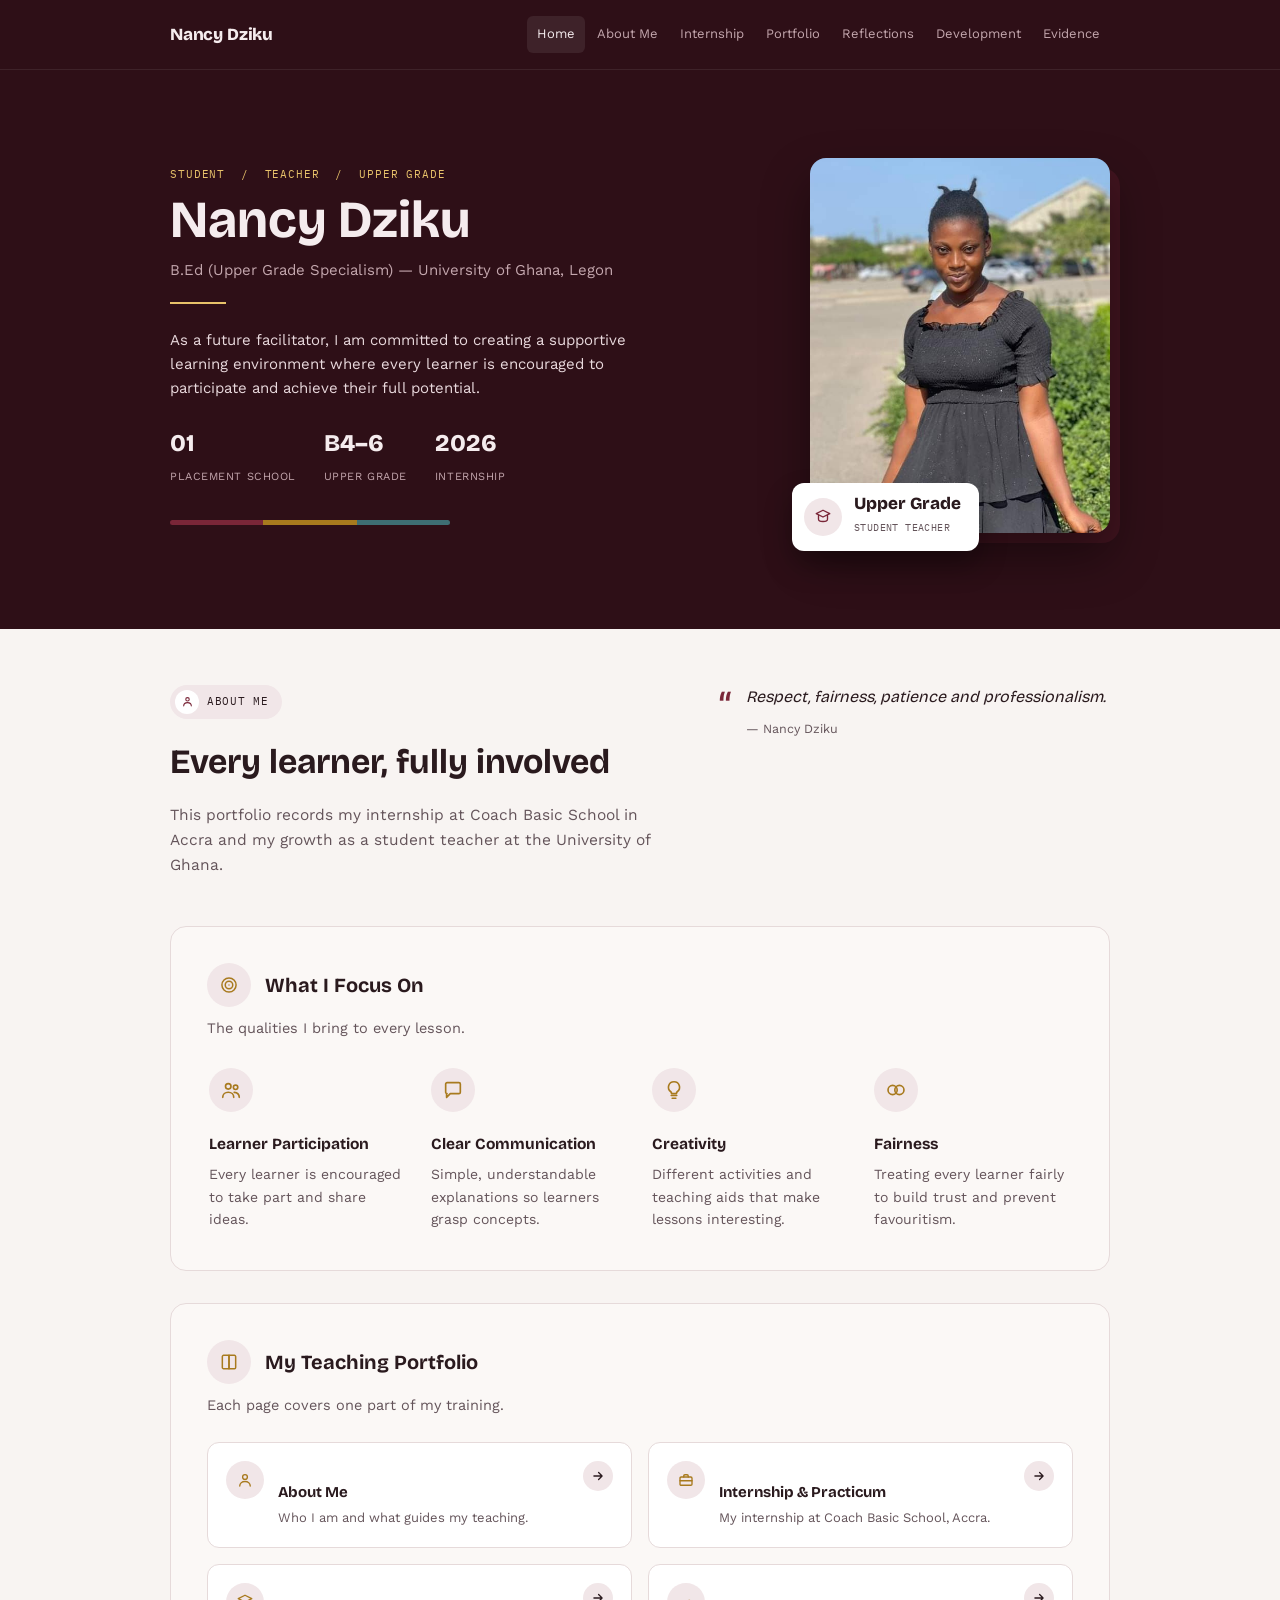
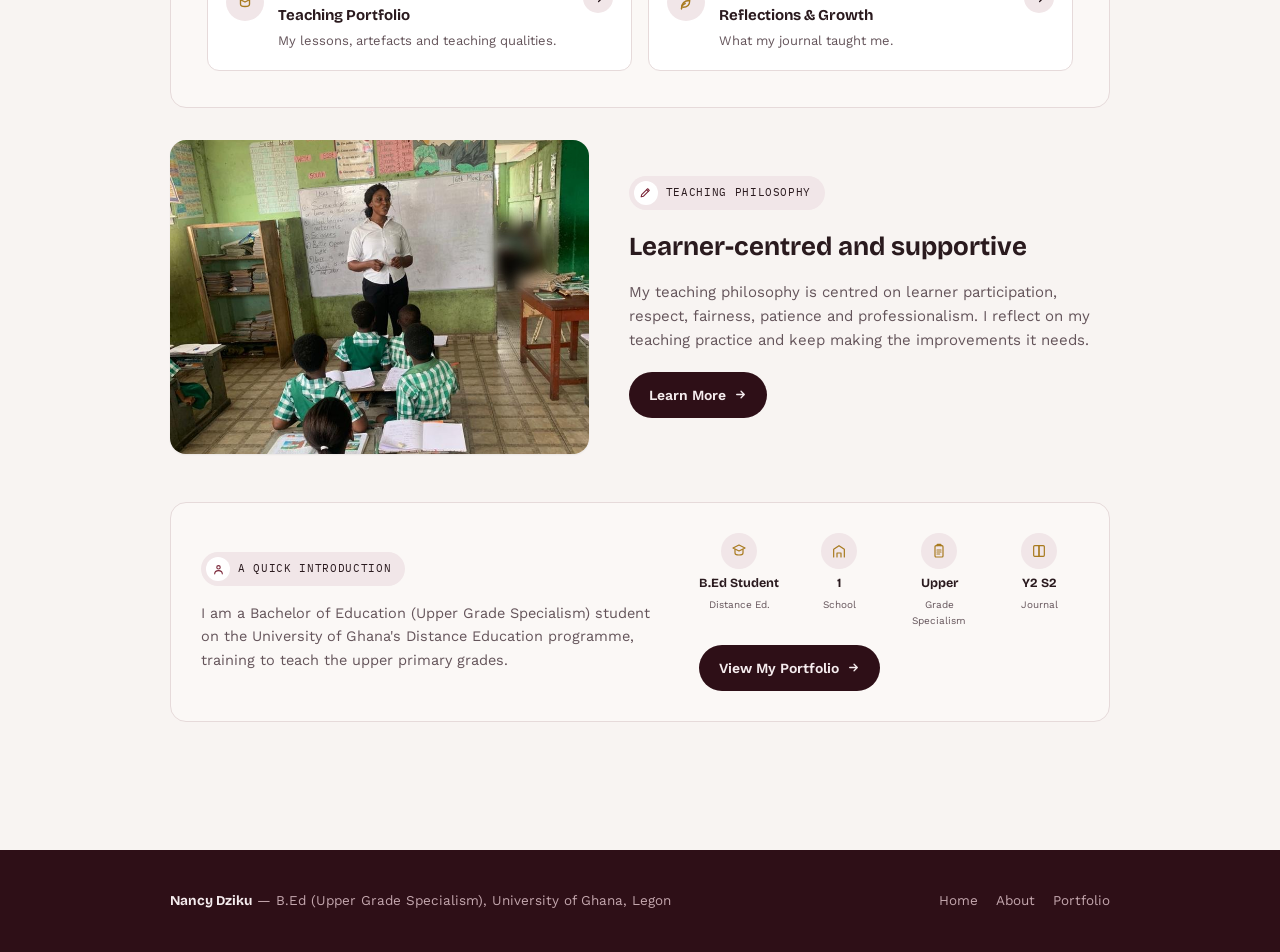
==== commit 66a53a4c: "Add Nancy's portraits and programme (B.Ed Upper Grade, Distance Education) Co-Authored-By: Claude Op" ====
--- a/site/index.html
+++ b/site/index.html
@@ -4,7 +4,7 @@
 <meta charset="UTF-8">
 <meta name="viewport" content="width=device-width, initial-scale=1">
 <title>Nancy Dziku — Home</title>
-<meta name="description" content="Teaching e-portfolio of Nancy Dziku, Bachelor of Education student-teacher at the University of Ghana, Legon.">
+<meta name="description" content="Teaching e-portfolio of Nancy Dziku, B.Ed (Upper Grade Specialism) student-teacher at the University of Ghana, Legon.">
 <link rel="stylesheet" href="https://fonts.googleapis.com/css2?family=Bricolage+Grotesque:opsz,wght@12..96,500;12..96,700;12..96,800&family=Work+Sans:wght@400;500;600;700&family=IBM+Plex+Mono:wght@500&display=swap">
 <link rel="stylesheet" href="styles.css">
 </head>
@@ -29,23 +29,23 @@
 <section class="hero" id="siteHero">
   <div class="container hero-grid">
     <div>
-      <span class="eyebrow">Student &nbsp;/&nbsp; Teacher &nbsp;/&nbsp; Facilitator</span>
+      <span class="eyebrow">Student &nbsp;/&nbsp; Teacher &nbsp;/&nbsp; Upper Grade</span>
       <h1>Nancy Dziku</h1>
-      <p class="role">Bachelor of Education — University of Ghana, Legon</p>
+      <p class="role">B.Ed (Upper Grade Specialism) — University of Ghana, Legon</p>
       <div class="divider-rule"></div>
       <p class="pitch">As a future facilitator, I am committed to creating a supportive learning environment where every learner is encouraged to participate and achieve their full potential.</p>
       <div class="stat-row">
         <div class="stat"><b>01</b><span>Placement School</span></div>
-        <div class="stat"><b>Basic</b><span>School Level</span></div>
+        <div class="stat"><b>B4–6</b><span>Upper Grade</span></div>
         <div class="stat"><b>2026</b><span>Internship</span></div>
       </div>
       <div class="accentbar"><div style="background:var(--gold)"></div><div style="background:var(--green)"></div><div style="background:var(--maroon)"></div></div>
     </div>
     <div class="hero-photo-wrap">
-      <img class="hero-photo" src="assets/portrait.jpg" alt="Portrait of Nancy Dziku (photo coming soon)">
+      <img class="hero-photo" style="object-position:center 15%;" src="assets/portrait.jpg" alt="Portrait of Nancy Dziku">
       <div class="hero-badge">
           <div class="badge-icon"><svg width="18" height="18" viewBox="0 0 24 24" fill="none" stroke="currentColor" stroke-width="1.8" stroke-linecap="round" stroke-linejoin="round"><path d="M12 3l9 4.5-9 4.5-9-4.5z"/><path d="M6 10v5c0 1.5 2.7 3 6 3s6-1.5 6-3v-5"/></svg></div>
-          <div><b>Basic</b><span>Student Teacher</span></div>
+          <div><b>Upper Grade</b><span>Student Teacher</span></div>
         </div>
     </div>
   </div>
@@ -154,21 +154,21 @@
     <div class="block intro-bar">
       <div class="intro-text">
         <div class="pill-eyebrow"><span class="pill-icon"><svg width="13" height="13" viewBox="0 0 24 24" fill="none" stroke="currentColor" stroke-width="2" stroke-linecap="round" stroke-linejoin="round"><circle cx="12" cy="8" r="3.2"/><path d="M5 20c0-3.5 3-6 7-6s7 2.5 7 6"/></svg></span>A Quick Introduction</div>
-        <p style="font-size:14.5px;color:var(--ink-muted);max-width:56ch;">I am a Bachelor of Education student at the University of Ghana, Legon, training to teach at the basic school level.</p>
+        <p style="font-size:14.5px;color:var(--ink-muted);max-width:56ch;">I am a Bachelor of Education (Upper Grade Specialism) student on the University of Ghana's Distance Education programme, training to teach the upper primary grades.</p>
       </div>
       <div class="intro-side">
         <div class="mini-stats">
           <div class="mini-stat">
             <div class="focus-icon"><svg width="16" height="16" viewBox="0 0 24 24" fill="none" stroke="currentColor" stroke-width="1.8" stroke-linecap="round" stroke-linejoin="round"><path d="M12 3l9 4.5-9 4.5-9-4.5z"/><path d="M6 10v5c0 1.5 2.7 3 6 3s6-1.5 6-3v-5"/></svg></div>
-            <b>B.Ed Student</b><span>UG, Legon</span>
+            <b>B.Ed Student</b><span>Distance Ed.</span>
           </div>
           <div class="mini-stat">
             <div class="focus-icon"><svg width="16" height="16" viewBox="0 0 24 24" fill="none" stroke="currentColor" stroke-width="1.8" stroke-linecap="round" stroke-linejoin="round"><path d="M4 21V9.5L12 4l8 5.5V21"/><path d="M9 21v-6h6v6"/></svg></div>
             <b>1</b><span>School</span>
           </div>
           <div class="mini-stat">
-            <div class="focus-icon"><svg width="16" height="16" viewBox="0 0 24 24" fill="none" stroke="currentColor" stroke-width="1.8" stroke-linecap="round" stroke-linejoin="round"><rect x="4" y="5" width="16" height="15" rx="2"/><path d="M4 10h16M8 3v4M16 3v4"/></svg></div>
-            <b>2026</b><span>Internship</span>
+            <div class="focus-icon"><svg width="16" height="16" viewBox="0 0 24 24" fill="none" stroke="currentColor" stroke-width="1.8" stroke-linecap="round" stroke-linejoin="round"><rect x="6" y="4" width="12" height="17" rx="1.5"/><path d="M9 4V3a1 1 0 0 1 1-1h4a1 1 0 0 1 1 1v1"/><path d="M9 10.5h6M9 13.5h6M9 16.5h4"/></svg></div>
+            <b>Upper</b><span>Grade Specialism</span>
           </div>
           <div class="mini-stat">
             <div class="focus-icon"><svg width="16" height="16" viewBox="0 0 24 24" fill="none" stroke="currentColor" stroke-width="1.8" stroke-linecap="round" stroke-linejoin="round"><path d="M4 5.5C4 4.7 4.7 4 5.5 4H12v16H5.5A1.5 1.5 0 0 1 4 18.5z"/><path d="M20 5.5c0-.8-.7-1.5-1.5-1.5H12v16h6.5a1.5 1.5 0 0 0 1.5-1.5z"/></svg></div>
@@ -183,7 +183,7 @@
 
 <footer class="site">
   <div class="container">
-    <div><strong>Nancy Dziku</strong> — B.Ed Student-Teacher, University of Ghana, Legon</div>
+    <div><strong>Nancy Dziku</strong> — B.Ed (Upper Grade Specialism), University of Ghana, Legon</div>
     <div class="foot-links">
       <a href="index.html">Home</a>
       <a href="about.html">About</a>
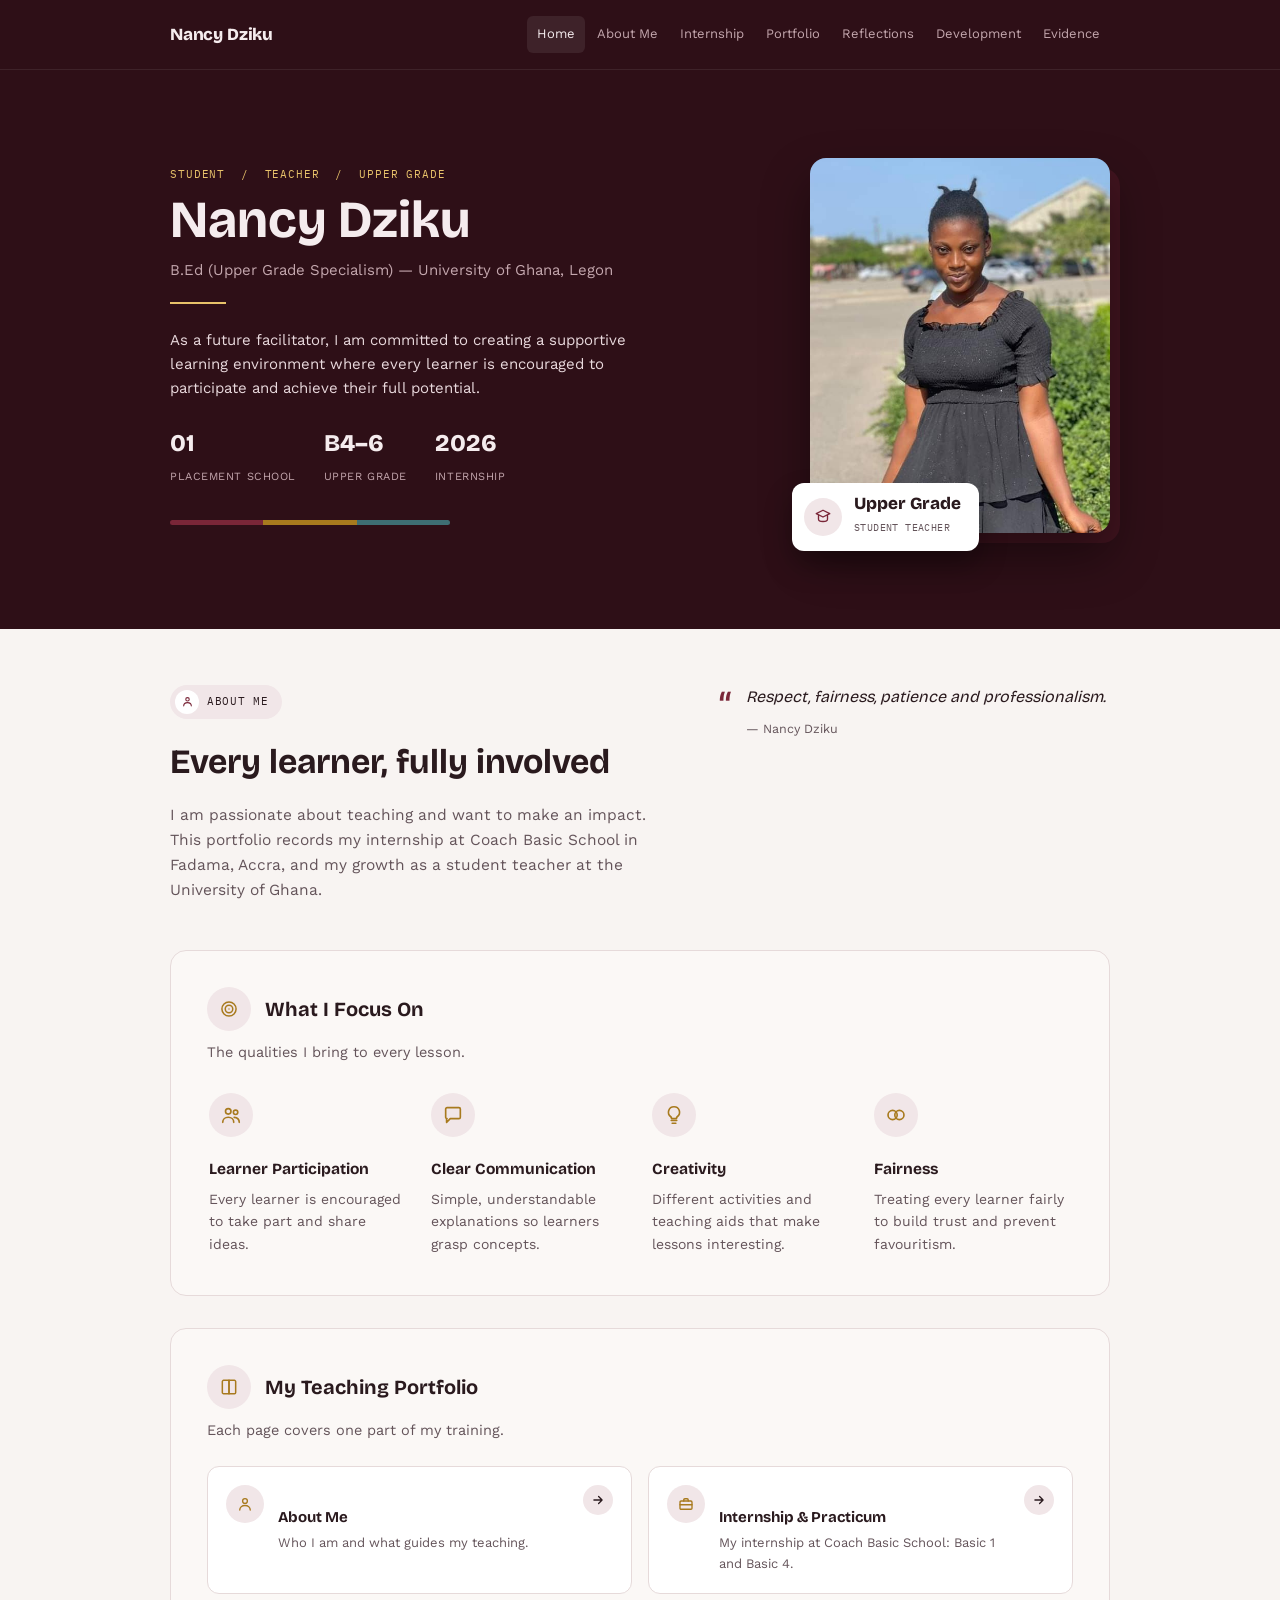
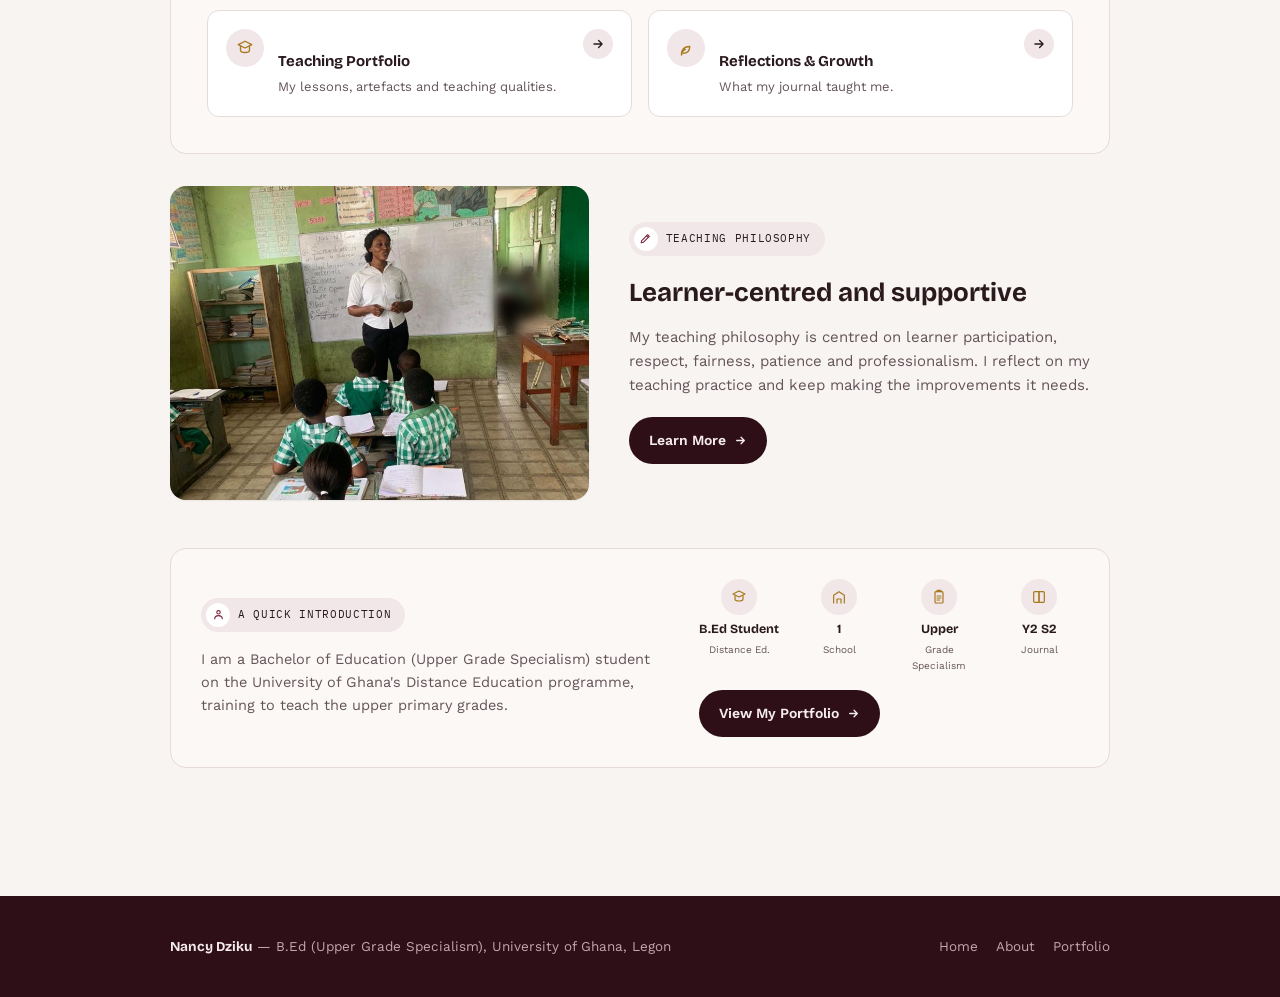
==== commit b578943e: "Add Nancy's placement details (Fadama, Basic 1 & 4) and why she teaches She has no lesson plan photo" ====
--- a/site/index.html
+++ b/site/index.html
@@ -58,7 +58,7 @@
       <div>
         <div class="pill-eyebrow"><span class="pill-icon"><svg width="13" height="13" viewBox="0 0 24 24" fill="none" stroke="currentColor" stroke-width="2" stroke-linecap="round" stroke-linejoin="round"><circle cx="12" cy="8" r="3.2"/><path d="M5 20c0-3.5 3-6 7-6s7 2.5 7 6"/></svg></span>About Me</div>
         <h2 style="font-size:clamp(26px,4vw,34px);margin-bottom:14px;">Every learner, fully involved</h2>
-        <p style="color:var(--ink-muted);font-size:15.5px;max-width:56ch;">This portfolio records my internship at Coach Basic School in Accra and my growth as a student teacher at the University of Ghana.</p>
+        <p style="color:var(--ink-muted);font-size:15.5px;max-width:56ch;">I am passionate about teaching and want to make an impact. This portfolio records my internship at Coach Basic School in Fadama, Accra, and my growth as a student teacher at the University of Ghana.</p>
       </div>
       <div class="testimonial">
           <span class="quote-mark">&ldquo;</span>
@@ -118,7 +118,7 @@
           <div class="focus-icon"><svg width="18" height="18" viewBox="0 0 24 24" fill="none" stroke="currentColor" stroke-width="1.8" stroke-linecap="round" stroke-linejoin="round"><rect x="4" y="8" width="16" height="11" rx="1.5"/><path d="M9 8V6.5A1.5 1.5 0 0 1 10.5 5h3A1.5 1.5 0 0 1 15 6.5V8"/><path d="M4 13h16"/></svg></div>
           <div class="link-body">
             <h4>Internship &amp; Practicum</h4>
-            <p>My internship at Coach Basic School, Accra.</p>
+            <p>My internship at Coach Basic School: Basic 1 and Basic 4.</p>
           </div>
           <div class="link-arrow"><svg width="14" height="14" viewBox="0 0 24 24" fill="none" stroke="currentColor" stroke-width="2.2" stroke-linecap="round" stroke-linejoin="round"><path d="M5 12h13M13 6l6 6-6 6"/></svg></div>
         </a>
